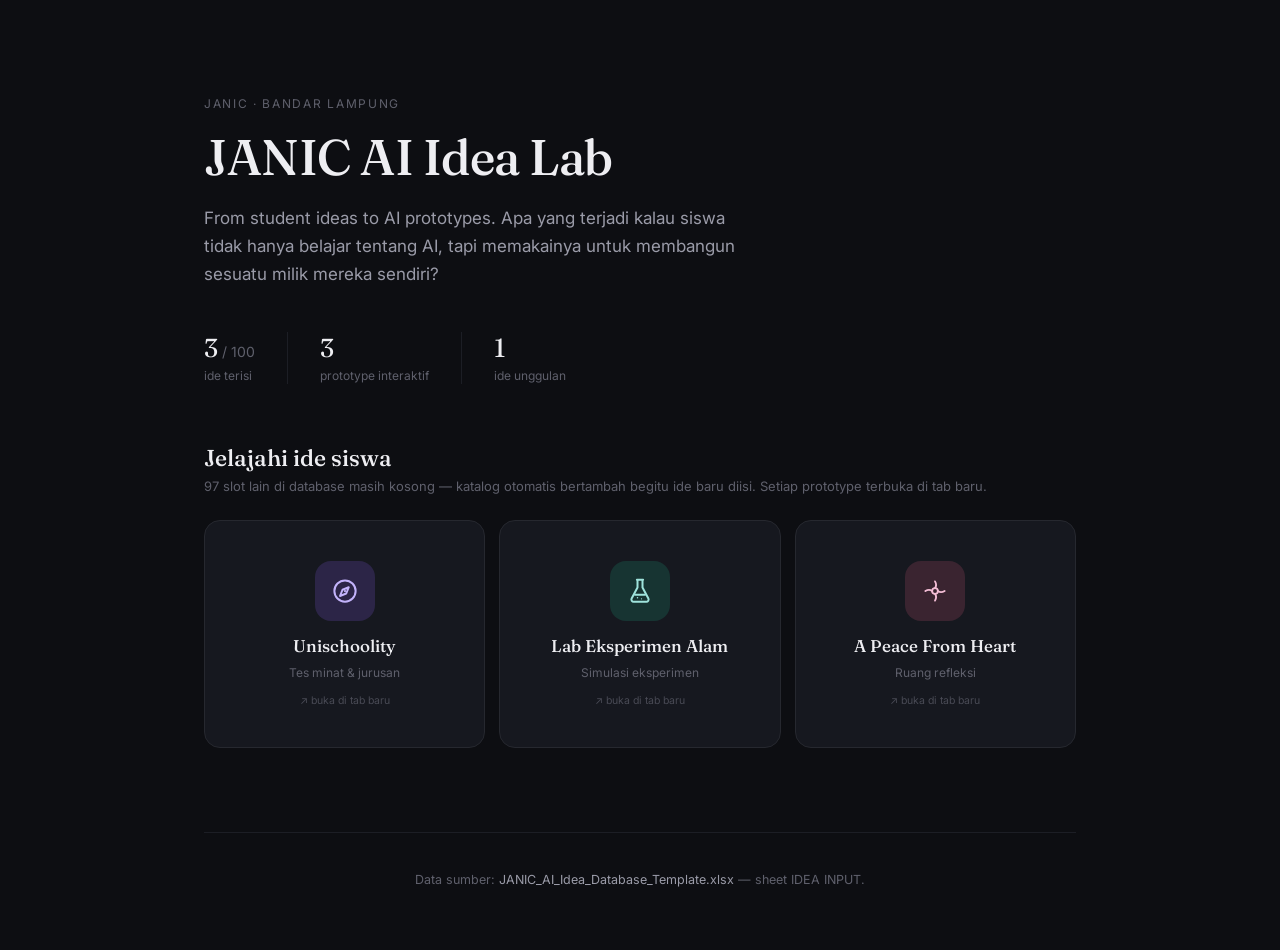
==== index.html @ 9e65e20f "Add files via upload" ====
<!DOCTYPE html>
<html lang="id">
<head>
<meta charset="UTF-8">
<meta name="viewport" content="width=device-width, initial-scale=1.0">
<title>JANIC AI Idea Lab</title>
<link rel="preconnect" href="https://fonts.googleapis.com">
<link href="https://fonts.googleapis.com/css2?family=Fraunces:ital,opsz,wght@0,9..144,400;0,9..144,500;0,9..144,600&family=Inter:wght@400;500;600&display=swap" rel="stylesheet">
<link rel="stylesheet" href="shared.css">
</head>
<body>
<div class="wrap">
  <div class="hero">
    <p class="kicker">JANIC · Bandar Lampung</p>
    <h1>JANIC AI Idea Lab</h1>
    <p class="lede">From student ideas to AI prototypes. Apa yang terjadi kalau siswa tidak hanya belajar tentang AI, tapi memakainya untuk membangun sesuatu milik mereka sendiri?</p>
    <div class="stats-clean">
      <div class="stat-clean"><span class="num">3<small> / 100</small></span><span class="label">ide terisi</span></div>
      <div class="stat-clean"><span class="num">3</span><span class="label">prototype interaktif</span></div>
      <div class="stat-clean"><span class="num">1</span><span class="label">ide unggulan</span></div>
    </div>
  </div>
  <div class="section">
    <div class="section-head">
      <h2>Jelajahi ide siswa</h2>
      <p>97 slot lain di database masih kosong — katalog otomatis bertambah begitu ide baru diisi. Setiap prototype terbuka di tab baru.</p>
    </div>
    <div class="tile-grid">
      <a class="tile" href="unischoolity.html" target="_blank" rel="noopener">
        <div class="icon-badge lg acc-violet"><svg viewBox="0 0 24 24" fill="none" stroke="currentColor" stroke-width="1.6" stroke-linecap="round" stroke-linejoin="round"><circle cx="12" cy="12" r="8.5"/><path d="M15 9l-2 5-5 2 2-5z"/><circle cx="12" cy="12" r="0.9" fill="currentColor" stroke="none"/></svg></div>
        <h3>Unischoolity</h3>
        <div class="tag-line">Tes minat & jurusan</div>
        <div class="new-tab-hint">↗ buka di tab baru</div>
      </a>
      <a class="tile" href="lab.html" target="_blank" rel="noopener">
        <div class="icon-badge lg acc-teal"><svg viewBox="0 0 24 24" fill="none" stroke="currentColor" stroke-width="1.6" stroke-linecap="round" stroke-linejoin="round"><path d="M9.5 3h5M10 3v6.2L5.3 18a1.8 1.8 0 0 0 1.6 2.6h10.2A1.8 1.8 0 0 0 18.7 18L14 9.2V3"/><path d="M8 15h8"/><circle cx="10" cy="17.3" r="0.6" fill="currentColor" stroke="none"/><circle cx="13.2" cy="18.2" r="0.5" fill="currentColor" stroke="none"/></svg></div>
        <h3>Lab Eksperimen Alam</h3>
        <div class="tag-line">Simulasi eksperimen</div>
        <div class="new-tab-hint">↗ buka di tab baru</div>
      </a>
      <a class="tile" href="peace.html" target="_blank" rel="noopener">
        <div class="icon-badge lg acc-pink"><svg viewBox="0 0 24 24" fill="none" stroke="currentColor" stroke-width="1.5" stroke-linecap="round"><circle cx="12" cy="12" r="2.3"/><path d="M12 4.3c1.3 2.2 1.3 3.7 0 5.4M12 19.7c1.3-2.2 1.3-3.7 0-5.4M4.3 12c2.2-1.3 3.7-1.3 5.4 0M19.7 12c-2.2 1.3-3.7 1.3-5.4 0"/></svg></div>
        <h3>A Peace From Heart</h3>
        <div class="tag-line">Ruang refleksi</div>
        <div class="new-tab-hint">↗ buka di tab baru</div>
      </a>
    </div>
  </div>
  <footer>Data sumber: <span class="highlight">JANIC_AI_Idea_Database_Template.xlsx</span> — sheet IDEA INPUT.</footer>
</div>
</body>
</html>
---- shared.css ----
:root{
  --bg:#0d0e12; --surface:#16181f; --surface-2:#1d2029;
  --line:#26282f; --line-soft:#1c1e25;
  --ink:#eeeef2; --ink-dim:#9a9ba8; --ink-faint:#5f606c;
  --violet:#8b6df2; --violet-dim:#2c2547;
  --teal:#45b6ac; --teal-dim:#173432;
  --pink:#e08fb0; --pink-dim:#3a2430;
}
*{box-sizing:border-box;}
body{ margin:0; background:var(--bg); color:var(--ink); font-family:'Inter',sans-serif; -webkit-font-smoothing:antialiased; }
h1,h2,h3{ font-family:'Fraunces',serif; font-weight:500; }
.wrap{ max-width:920px; margin:0 auto; padding:0 24px; }
a{ text-decoration:none; color:inherit; }
button{ font-family:'Inter',sans-serif; }

/* ---- HOME ---- */
.hero{ padding:96px 0 48px; }
.kicker{ font-size:12px; letter-spacing:0.14em; color:var(--ink-faint); text-transform:uppercase; margin:0 0 20px; }
.hero h1{ font-size:50px; line-height:1.05; margin:0 0 20px; letter-spacing:-0.01em; }
.hero p.lede{ font-size:17px; line-height:1.65; color:var(--ink-dim); max-width:540px; margin:0 0 44px; }
.stats-clean{ display:flex; align-items:center; gap:0; flex-wrap:wrap; row-gap:16px; }
.stat-clean{ padding-right:32px; margin-right:32px; border-right:1px solid var(--line-soft); }
.stat-clean:last-child{ border-right:none; margin-right:0; padding-right:0; }
.stat-clean .num{ font-family:'Fraunces',serif; font-size:26px; display:block; }
.stat-clean .num small{ font-size:14px; color:var(--ink-faint); font-family:'Inter',sans-serif; }
.stat-clean .label{ font-size:12px; color:var(--ink-faint); margin-top:2px; }
@media (max-width:640px){ .hero h1{font-size:36px;} }

.section{ padding:12px 0 64px; }
.section-head{ margin-bottom:26px; }
.section-head h2{ font-size:23px; margin:0 0 6px; }
.section-head p{ font-size:13px; color:var(--ink-faint); margin:0; }

.icon-badge{ width:40px; height:40px; border-radius:10px; display:flex; align-items:center; justify-content:center; flex-shrink:0; }
.icon-badge svg{ width:20px; height:20px; }
.icon-badge.lg{ width:60px; height:60px; border-radius:16px; } .icon-badge.lg svg{ width:30px; height:30px; }
.acc-violet{ background:var(--violet-dim); color:#c3b3fb; }
.acc-teal{ background:var(--teal-dim); color:#9fe3dc; }
.acc-pink{ background:var(--pink-dim); color:#f3bdd5; }

.tile-grid{ display:grid; grid-template-columns:repeat(3,1fr); gap:14px; }
@media (max-width:720px){ .tile-grid{ grid-template-columns:1fr; } }
.tile{ background:var(--surface); border:1px solid var(--line); border-radius:16px; padding:40px 20px; display:flex; flex-direction:column; align-items:center; gap:14px; cursor:pointer; text-align:center; transition:border-color .15s ease, transform .12s ease; }
.tile:hover{ border-color:var(--ink-faint); transform:translateY(-2px); }
.tile h3{ font-size:17px; margin:0; line-height:1.3; }
.tile .tag-line{ font-size:12px; color:var(--ink-faint); margin-top:-6px; }
.tile .new-tab-hint{ font-size:10.5px; color:var(--ink-faint); opacity:.7; }

footer{ padding:36px 0 60px; text-align:center; color:var(--ink-faint); font-size:12.5px; line-height:1.7; border-top:1px solid var(--line-soft); margin-top:20px; }
footer .highlight{ color:var(--ink-dim); }

/* ---- PROTOTYPE PAGE CHROME ---- */
.page{ padding:56px 0 60px; }
.back-link{ background:none; border:none; color:var(--ink-dim); font-size:13px; cursor:pointer; padding:0; display:inline-flex; align-items:center; gap:6px; }
.back-link:hover{ color:var(--ink); }
.page-meta{ font-size:12.5px; color:var(--ink-faint); margin-top:18px; }
.page-note{ font-size:12px; color:var(--ink-faint); margin-top:5px; max-width:540px; line-height:1.55; }
.loading{ font-size:13px; margin-top:14px; display:none; }
.loading.show{ display:block; }

/* ================= THEME: UNISCHOOLITY — diagnostic report ================= */
.theme-uni{ background:#f7f5f0; color:#161513; border-radius:20px; padding:44px 46px; margin-top:26px; }
.theme-uni .u-eyebrow{ font-size:11px; letter-spacing:.12em; text-transform:uppercase; color:#8b897d; margin-bottom:30px; display:flex; justify-content:space-between; }
.theme-uni .u-track{ height:2px; background:#e4e1d8; margin-bottom:36px; position:relative; }
.theme-uni .u-track-fill{ height:2px; background:#2c2a86; position:absolute; left:0; top:0; transition:width .3s ease; }
.theme-uni .u-question{ font-family:'Fraunces',serif; font-size:26px; line-height:1.35; margin-bottom:28px; max-width:500px; }
.theme-uni .u-option{ display:flex; align-items:center; gap:14px; padding:16px 4px; border-bottom:1px solid #e4e1d8; cursor:pointer; font-size:15px; color:#2c2b28; }
.theme-uni .u-option:hover{ background:#efece3; }
.theme-uni .u-option .mark{ width:26px; height:26px; border-radius:50%; border:1px solid #b8b5a8; display:flex; align-items:center; justify-content:center; font-size:11px; color:#8b897d; flex-shrink:0; }
.theme-uni .u-back{ margin-top:20px; background:none; border:none; color:#8b897d; font-size:13px; cursor:pointer; }
.theme-uni .u-kelas-row{ display:flex; gap:10px; margin:24px 0 30px; }
.theme-uni .u-kelas{ flex:1; border:1px solid #d8d5c8; background:#fff; border-radius:10px; padding:16px 8px; text-align:center; font-size:13.5px; color:#8b897d; cursor:pointer; }
.theme-uni .u-kelas.active{ border-color:#2c2a86; color:#2c2a86; background:#eeedfb; }
.theme-uni .u-run{ background:#1c1a17; color:#f7f5f0; border:none; border-radius:9px; padding:13px 26px; font-size:14px; font-weight:600; cursor:pointer; }
.theme-uni .u-lede{ font-size:16px; line-height:1.7; margin-bottom:30px; font-family:'Fraunces',serif; font-style:italic; color:#2c2b28; }
.theme-uni .u-axis{ margin-bottom:18px; }
.theme-uni .u-axis-label{ display:flex; justify-content:space-between; font-size:12.5px; color:#8b897d; margin-bottom:7px; }
.theme-uni .u-axis-track{ height:2px; background:#e4e1d8; }
.theme-uni .u-axis-fill{ height:2px; background:#2c2a86; }
.theme-uni .u-list-item{ display:flex; gap:18px; padding:17px 0; border-top:1px solid #e4e1d8; }
.theme-uni .u-list-item:last-child{ border-bottom:1px solid #e4e1d8; }
.theme-uni .u-list-num{ font-family:'Fraunces',serif; font-size:19px; color:#b8b5a8; width:26px; flex-shrink:0; }
.theme-uni .u-list-item h5{ margin:0 0 4px; font-size:15px; font-weight:600; }
.theme-uni .u-list-item p{ margin:0; font-size:13px; color:#8b897d; line-height:1.55; }
.theme-uni .u-kicker{ font-size:12px; letter-spacing:.08em; text-transform:uppercase; color:#8b897d; margin:28px 0 4px; }
.theme-uni .u-note{ font-size:12.5px; color:#8b897d; margin-top:24px; line-height:1.6; border-top:1px solid #e4e1d8; padding-top:18px; }
.theme-uni .u-again{ margin-top:16px; background:none; border:none; color:#8b897d; font-size:13px; cursor:pointer; }

/* ================= THEME: LAB EKSPERIMEN ALAM — console ================= */
.theme-lab{ background:#07080a; border:1px solid #1c2a24; border-radius:6px; padding:32px 34px; margin-top:26px; font-family:'Space Mono',monospace; color:#c9f7e6;
  background-image:radial-gradient(rgba(69,182,172,.1) 1px, transparent 1px); background-size:16px 16px; }
.theme-lab .l-top{ display:flex; justify-content:space-between; align-items:center; margin-bottom:22px; font-size:11px; letter-spacing:.06em; color:#3fd8b8; text-transform:uppercase; }
.theme-lab .l-sub{ font-size:12px; color:#5f9c8f; margin-bottom:10px; line-height:1.6; }
.theme-lab .l-field-label{ font-size:11px; color:#5f9c8f; letter-spacing:.06em; text-transform:uppercase; margin-bottom:9px; margin-top:22px; }
.theme-lab .l-toggle-row{ display:flex; border:1px solid #1c2a24; margin-bottom:20px; }
.theme-lab .l-toggle{ flex:1; background:none; border:none; border-right:1px solid #1c2a24; color:#5f9c8f; font-family:'Space Mono',monospace; font-size:12px; padding:11px 6px; cursor:pointer; text-transform:uppercase; letter-spacing:.03em; }
.theme-lab .l-toggle:last-child{ border-right:none; }
.theme-lab .l-toggle.active{ background:#3fd8b8; color:#07080a; }
.theme-lab .l-run{ background:#3fd8b8; color:#07080a; border:none; border-radius:2px; padding:12px 22px; font-size:12.5px; font-weight:700; cursor:pointer; font-family:'Space Mono',monospace; text-transform:uppercase; letter-spacing:.04em; margin-top:6px; }
.theme-lab .l-hud{ display:flex; border:1px solid #1c2a24; margin-bottom:18px; }
.theme-lab .l-hud div{ flex:1; text-align:center; padding:10px 4px; border-right:1px solid #1c2a24; font-size:10.5px; color:#5f9c8f; text-transform:uppercase; letter-spacing:.04em; }
.theme-lab .l-hud div:last-child{ border-right:none; }
.theme-lab .l-hud b{ display:block; font-size:17px; color:#3fd8b8; margin-bottom:2px; }
.theme-lab .l-scenario{ border:1px solid #1c2a24; padding:15px 17px; font-size:13px; line-height:1.7; margin-bottom:16px; color:#e2fbf1; }
.theme-lab .l-scenario:before{ content:"> "; color:#3fd8b8; }
.theme-lab .l-option{ display:block; width:100%; text-align:left; background:none; border:1px solid #1c2a24; color:#c9f7e6; padding:12px 15px; font-size:12.5px; font-family:'Space Mono',monospace; cursor:pointer; margin-bottom:8px; border-radius:2px; }
.theme-lab .l-option:hover:not(:disabled){ border-color:#3fd8b8; }
.theme-lab .l-option.correct{ border-color:#3fd8b8; background:rgba(63,216,184,.12); color:#3fd8b8; }
.theme-lab .l-option.incorrect{ border-color:#e2665f; background:rgba(226,102,95,.1); color:#f0a19c; }
.theme-lab .l-explain{ font-size:12px; color:#5f9c8f; line-height:1.65; margin:12px 0 16px; }
.theme-lab .l-explain:before{ content:">> "; color:#3fd8b8; }
.theme-lab .l-final{ border:1px solid #3fd8b8; padding:15px 17px; font-size:12.5px; margin-top:8px; color:#e2fbf1; }
.theme-lab .l-again{ margin-top:14px; background:none; border:none; color:#5f9c8f; font-size:11.5px; cursor:pointer; text-transform:uppercase; letter-spacing:.04em; font-family:'Space Mono',monospace; }

/* ================= THEME: A PEACE FROM HEART — calm journal ================= */
.theme-peace{ background:#faf4ef; border-radius:28px; padding:48px 44px; margin-top:26px; color:#3a2a2f; }
.theme-peace .p-eyebrow{ font-size:11px; letter-spacing:.1em; text-transform:uppercase; color:#b98ea3; margin-bottom:22px; text-align:center; }
.theme-peace .p-disclaimer{ font-size:12px; color:#8f7a80; text-align:center; line-height:1.6; margin-bottom:34px; }
.theme-peace .p-q{ font-family:'Fraunces',serif; font-style:italic; font-size:19px; line-height:1.6; text-align:center; margin-bottom:20px; color:#3a2a2f; }
.theme-peace .p-mood-row{ display:flex; justify-content:center; gap:12px; margin-bottom:36px; flex-wrap:wrap; }
.theme-peace .p-mood{ width:56px; height:56px; border-radius:50%; border:1px solid #e3cdd6; background:none; cursor:pointer; font-size:10px; color:#8f7a80; display:flex; align-items:center; justify-content:center; text-align:center; line-height:1.15; padding:4px; }
.theme-peace .p-mood.selected{ background:#e0a9bf; border-color:#e0a9bf; color:#fff; }
.theme-peace .p-tag-row{ display:flex; flex-wrap:wrap; justify-content:center; gap:9px; margin-bottom:36px; }
.theme-peace .p-tag{ border:1px solid #e3cdd6; background:none; border-radius:100px; padding:8px 15px; font-size:12px; color:#8f7a80; cursor:pointer; }
.theme-peace .p-tag.selected{ background:#f3dde6; border-color:#e0a9bf; color:#7a4a5e; }
.theme-peace .p-textarea{ width:100%; background:none; border:none; border-bottom:1px solid #e3cdd6; text-align:center; font-family:'Fraunces',serif; font-style:italic; font-size:16px; color:#3a2a2f; padding:10px 4px 16px; margin-bottom:28px; resize:none; }
.theme-peace .p-textarea:focus{ outline:none; border-bottom-color:#e0a9bf; }
.theme-peace .p-send{ display:block; margin:0 auto; background:#e0a9bf; color:#fff; border:none; border-radius:100px; padding:13px 30px; font-size:13.5px; font-weight:600; cursor:pointer; }
.theme-peace .p-err{ text-align:center; font-size:12px; color:#c96a6a; margin-bottom:16px; }
.theme-peace .p-reflection{ font-family:'Fraunces',serif; font-style:italic; font-size:17px; line-height:1.85; text-align:center; color:#3a2a2f; margin:0 auto 22px; max-width:440px; }
.theme-peace .p-closing{ font-size:12.5px; color:#8f7a80; text-align:center; line-height:1.7; margin-bottom:8px; }
.theme-peace .p-again{ display:block; margin:20px auto 0; background:none; border:none; color:#b98ea3; font-size:12.5px; cursor:pointer; }
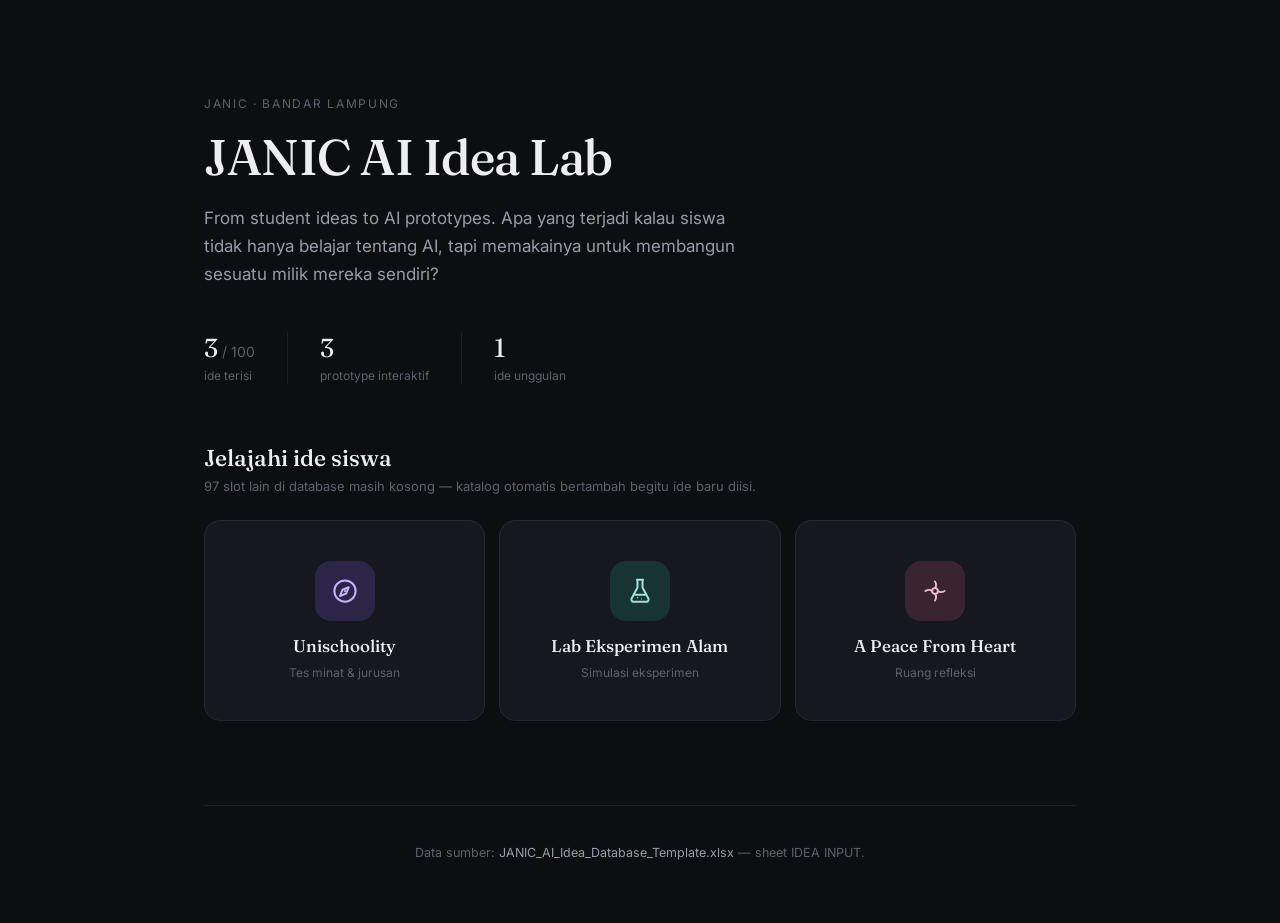
==== commit f4a34f5e: "Update index.html" ====
--- a/index.html
+++ b/index.html
@@ -1,3 +1,4 @@
+
 <!DOCTYPE html>
 <html lang="id">
 <head>
@@ -5,48 +6,463 @@
 <meta name="viewport" content="width=device-width, initial-scale=1.0">
 <title>JANIC AI Idea Lab</title>
 <link rel="preconnect" href="https://fonts.googleapis.com">
-<link href="https://fonts.googleapis.com/css2?family=Fraunces:ital,opsz,wght@0,9..144,400;0,9..144,500;0,9..144,600&family=Inter:wght@400;500;600&display=swap" rel="stylesheet">
-<link rel="stylesheet" href="shared.css">
+<link href="https://fonts.googleapis.com/css2?family=Fraunces:ital,opsz,wght@0,9..144,400;0,9..144,500;0,9..144,600;1,9..144,400;1,9..144,500&family=Space+Mono:wght@400;700&family=Inter:wght@400;500;600&display=swap" rel="stylesheet">
+<style>
+  :root{
+    --bg:#0d0e12; --surface:#16181f; --surface-2:#1d2029;
+    --line:#26282f; --line-soft:#1c1e25;
+    --ink:#eeeef2; --ink-dim:#9a9ba8; --ink-faint:#5f606c;
+    --violet:#8b6df2; --violet-dim:#2c2547;
+    --teal:#45b6ac; --teal-dim:#173432;
+    --pink:#e08fb0; --pink-dim:#3a2430;
+  }
+  *{box-sizing:border-box;}
+  body{ margin:0; background:var(--bg); color:var(--ink); font-family:'Inter',sans-serif; -webkit-font-smoothing:antialiased; }
+  h1,h2,h3{ font-family:'Fraunces',serif; font-weight:500; }
+  .wrap{ max-width:920px; margin:0 auto; padding:0 24px; }
+  button{ font-family:'Inter',sans-serif; }
+
+  /* ---- HOME ---- */
+  #home.hide, .page{ display:none; }
+  #home.show, .page.show{ display:block; }
+
+  .hero{ padding:96px 0 48px; }
+  .kicker{ font-size:12px; letter-spacing:0.14em; color:var(--ink-faint); text-transform:uppercase; margin:0 0 20px; }
+  .hero h1{ font-size:50px; line-height:1.05; margin:0 0 20px; letter-spacing:-0.01em; }
+  .hero p.lede{ font-size:17px; line-height:1.65; color:var(--ink-dim); max-width:540px; margin:0 0 44px; }
+  .stats-clean{ display:flex; align-items:center; gap:0; flex-wrap:wrap; row-gap:16px; }
+  .stat-clean{ padding-right:32px; margin-right:32px; border-right:1px solid var(--line-soft); }
+  .stat-clean:last-child{ border-right:none; margin-right:0; padding-right:0; }
+  .stat-clean .num{ font-family:'Fraunces',serif; font-size:26px; display:block; }
+  .stat-clean .num small{ font-size:14px; color:var(--ink-faint); font-family:'Inter',sans-serif; }
+  .stat-clean .label{ font-size:12px; color:var(--ink-faint); margin-top:2px; }
+  @media (max-width:640px){ .hero h1{font-size:36px;} }
+
+  .section{ padding:12px 0 64px; }
+  .section-head{ margin-bottom:26px; }
+  .section-head h2{ font-size:23px; margin:0 0 6px; }
+  .section-head p{ font-size:13px; color:var(--ink-faint); margin:0; }
+
+  .icon-badge{ width:40px; height:40px; border-radius:10px; display:flex; align-items:center; justify-content:center; flex-shrink:0; }
+  .icon-badge svg{ width:20px; height:20px; }
+  .icon-badge.lg{ width:60px; height:60px; border-radius:16px; } .icon-badge.lg svg{ width:30px; height:30px; }
+  .acc-violet{ background:var(--violet-dim); color:#c3b3fb; }
+  .acc-teal{ background:var(--teal-dim); color:#9fe3dc; }
+  .acc-pink{ background:var(--pink-dim); color:#f3bdd5; }
+
+  /* ---- TILE GRID: judul + icon saja ---- */
+  .tile-grid{ display:grid; grid-template-columns:repeat(3,1fr); gap:14px; }
+  @media (max-width:720px){ .tile-grid{ grid-template-columns:1fr; } }
+  .tile{ background:var(--surface); border:1px solid var(--line); border-radius:16px; padding:40px 20px; display:flex; flex-direction:column; align-items:center; gap:14px; cursor:pointer; text-align:center; transition:border-color .15s ease, transform .12s ease; }
+  .tile:hover{ border-color:var(--ink-faint); transform:translateY(-2px); }
+  .tile h3{ font-size:17px; margin:0; line-height:1.3; }
+  .tile .tag-line{ font-size:12px; color:var(--ink-faint); margin-top:-6px; }
+
+  footer{ padding:36px 0 60px; text-align:center; color:var(--ink-faint); font-size:12.5px; line-height:1.7; border-top:1px solid var(--line-soft); margin-top:20px; }
+  footer .highlight{ color:var(--ink-dim); }
+
+  /* ---- PAGE CHROME (shared across every prototype page) ---- */
+  .page{ padding:56px 0 60px; }
+  .back-link{ background:none; border:none; color:var(--ink-dim); font-size:13px; cursor:pointer; padding:0; display:inline-flex; align-items:center; gap:6px; }
+  .back-link:hover{ color:var(--ink); }
+  .page-meta{ font-size:12.5px; color:var(--ink-faint); margin-top:18px; }
+  .page-note{ font-size:12px; color:var(--ink-faint); margin-top:5px; max-width:540px; line-height:1.55; }
+  .loading{ font-size:13px; margin-top:14px; display:none; }
+  .loading.show{ display:block; }
+
+  /* ================= THEME: UNISCHOOLITY — diagnostic report ================= */
+  .theme-uni{ background:#f7f5f0; color:#161513; border-radius:20px; padding:44px 46px; margin-top:26px; }
+  .theme-uni .u-eyebrow{ font-size:11px; letter-spacing:.12em; text-transform:uppercase; color:#8b897d; margin-bottom:30px; display:flex; justify-content:space-between; }
+  .theme-uni .u-track{ height:2px; background:#e4e1d8; margin-bottom:36px; position:relative; }
+  .theme-uni .u-track-fill{ height:2px; background:#2c2a86; position:absolute; left:0; top:0; transition:width .3s ease; }
+  .theme-uni .u-question{ font-family:'Fraunces',serif; font-size:26px; line-height:1.35; margin-bottom:28px; max-width:500px; }
+  .theme-uni .u-option{ display:flex; align-items:center; gap:14px; padding:16px 4px; border-bottom:1px solid #e4e1d8; cursor:pointer; font-size:15px; color:#2c2b28; }
+  .theme-uni .u-option:hover{ background:#efece3; }
+  .theme-uni .u-option .mark{ width:26px; height:26px; border-radius:50%; border:1px solid #b8b5a8; display:flex; align-items:center; justify-content:center; font-size:11px; color:#8b897d; flex-shrink:0; }
+  .theme-uni .u-back{ margin-top:20px; background:none; border:none; color:#8b897d; font-size:13px; cursor:pointer; }
+  .theme-uni .u-kelas-row{ display:flex; gap:10px; margin:24px 0 30px; }
+  .theme-uni .u-kelas{ flex:1; border:1px solid #d8d5c8; background:#fff; border-radius:10px; padding:16px 8px; text-align:center; font-size:13.5px; color:#8b897d; cursor:pointer; }
+  .theme-uni .u-kelas.active{ border-color:#2c2a86; color:#2c2a86; background:#eeedfb; }
+  .theme-uni .u-run{ background:#1c1a17; color:#f7f5f0; border:none; border-radius:9px; padding:13px 26px; font-size:14px; font-weight:600; cursor:pointer; }
+  .theme-uni .u-lede{ font-size:16px; line-height:1.7; margin-bottom:30px; font-family:'Fraunces',serif; font-style:italic; color:#2c2b28; }
+  .theme-uni .u-axis{ margin-bottom:18px; }
+  .theme-uni .u-axis-label{ display:flex; justify-content:space-between; font-size:12.5px; color:#8b897d; margin-bottom:7px; }
+  .theme-uni .u-axis-track{ height:2px; background:#e4e1d8; }
+  .theme-uni .u-axis-fill{ height:2px; background:#2c2a86; }
+  .theme-uni .u-list-item{ display:flex; gap:18px; padding:17px 0; border-top:1px solid #e4e1d8; }
+  .theme-uni .u-list-item:last-child{ border-bottom:1px solid #e4e1d8; }
+  .theme-uni .u-list-num{ font-family:'Fraunces',serif; font-size:19px; color:#b8b5a8; width:26px; flex-shrink:0; }
+  .theme-uni .u-list-item h5{ margin:0 0 4px; font-size:15px; font-weight:600; }
+  .theme-uni .u-list-item p{ margin:0; font-size:13px; color:#8b897d; line-height:1.55; }
+  .theme-uni .u-kicker{ font-size:12px; letter-spacing:.08em; text-transform:uppercase; color:#8b897d; margin:28px 0 4px; }
+  .theme-uni .u-note{ font-size:12.5px; color:#8b897d; margin-top:24px; line-height:1.6; border-top:1px solid #e4e1d8; padding-top:18px; }
+  .theme-uni .u-again{ margin-top:16px; background:none; border:none; color:#8b897d; font-size:13px; cursor:pointer; }
+
+  /* ================= THEME: LAB EKSPERIMEN ALAM — console ================= */
+  .theme-lab{ background:#07080a; border:1px solid #1c2a24; border-radius:6px; padding:32px 34px; margin-top:26px; font-family:'Space Mono',monospace; color:#c9f7e6;
+    background-image:radial-gradient(rgba(69,182,172,.1) 1px, transparent 1px); background-size:16px 16px; }
+  .theme-lab .l-top{ display:flex; justify-content:space-between; align-items:center; margin-bottom:22px; font-size:11px; letter-spacing:.06em; color:#3fd8b8; text-transform:uppercase; }
+  .theme-lab .l-sub{ font-size:12px; color:#5f9c8f; margin-bottom:10px; line-height:1.6; }
+  .theme-lab .l-field-label{ font-size:11px; color:#5f9c8f; letter-spacing:.06em; text-transform:uppercase; margin-bottom:9px; margin-top:22px; }
+  .theme-lab .l-toggle-row{ display:flex; border:1px solid #1c2a24; margin-bottom:20px; }
+  .theme-lab .l-toggle{ flex:1; background:none; border:none; border-right:1px solid #1c2a24; color:#5f9c8f; font-family:'Space Mono',monospace; font-size:12px; padding:11px 6px; cursor:pointer; text-transform:uppercase; letter-spacing:.03em; }
+  .theme-lab .l-toggle:last-child{ border-right:none; }
+  .theme-lab .l-toggle.active{ background:#3fd8b8; color:#07080a; }
+  .theme-lab .l-run{ background:#3fd8b8; color:#07080a; border:none; border-radius:2px; padding:12px 22px; font-size:12.5px; font-weight:700; cursor:pointer; font-family:'Space Mono',monospace; text-transform:uppercase; letter-spacing:.04em; margin-top:6px; }
+  .theme-lab .l-hud{ display:flex; border:1px solid #1c2a24; margin-bottom:18px; }
+  .theme-lab .l-hud div{ flex:1; text-align:center; padding:10px 4px; border-right:1px solid #1c2a24; font-size:10.5px; color:#5f9c8f; text-transform:uppercase; letter-spacing:.04em; }
+  .theme-lab .l-hud div:last-child{ border-right:none; }
+  .theme-lab .l-hud b{ display:block; font-size:17px; color:#3fd8b8; margin-bottom:2px; }
+  .theme-lab .l-scenario{ border:1px solid #1c2a24; padding:15px 17px; font-size:13px; line-height:1.7; margin-bottom:16px; color:#e2fbf1; }
+  .theme-lab .l-scenario:before{ content:"> "; color:#3fd8b8; }
+  .theme-lab .l-option{ display:block; width:100%; text-align:left; background:none; border:1px solid #1c2a24; color:#c9f7e6; padding:12px 15px; font-size:12.5px; font-family:'Space Mono',monospace; cursor:pointer; margin-bottom:8px; border-radius:2px; }
+  .theme-lab .l-option:hover:not(:disabled){ border-color:#3fd8b8; }
+  .theme-lab .l-option.correct{ border-color:#3fd8b8; background:rgba(63,216,184,.12); color:#3fd8b8; }
+  .theme-lab .l-option.incorrect{ border-color:#e2665f; background:rgba(226,102,95,.1); color:#f0a19c; }
+  .theme-lab .l-explain{ font-size:12px; color:#5f9c8f; line-height:1.65; margin:12px 0 16px; }
+  .theme-lab .l-explain:before{ content:">> "; color:#3fd8b8; }
+  .theme-lab .l-final{ border:1px solid #3fd8b8; padding:15px 17px; font-size:12.5px; margin-top:8px; color:#e2fbf1; }
+  .theme-lab .l-again{ margin-top:14px; background:none; border:none; color:#5f9c8f; font-size:11.5px; cursor:pointer; text-transform:uppercase; letter-spacing:.04em; font-family:'Space Mono',monospace; }
+
+  /* ================= THEME: A PEACE FROM HEART — calm journal ================= */
+  .theme-peace{ background:#faf4ef; border-radius:28px; padding:48px 44px; margin-top:26px; color:#3a2a2f; }
+  .theme-peace .p-eyebrow{ font-size:11px; letter-spacing:.1em; text-transform:uppercase; color:#b98ea3; margin-bottom:22px; text-align:center; }
+  .theme-peace .p-disclaimer{ font-size:12px; color:#8f7a80; text-align:center; line-height:1.6; margin-bottom:34px; }
+  .theme-peace .p-q{ font-family:'Fraunces',serif; font-style:italic; font-size:19px; line-height:1.6; text-align:center; margin-bottom:20px; color:#3a2a2f; }
+  .theme-peace .p-mood-row{ display:flex; justify-content:center; gap:12px; margin-bottom:36px; flex-wrap:wrap; }
+  .theme-peace .p-mood{ width:56px; height:56px; border-radius:50%; border:1px solid #e3cdd6; background:none; cursor:pointer; font-size:10px; color:#8f7a80; display:flex; align-items:center; justify-content:center; text-align:center; line-height:1.15; padding:4px; }
+  .theme-peace .p-mood.selected{ background:#e0a9bf; border-color:#e0a9bf; color:#fff; }
+  .theme-peace .p-tag-row{ display:flex; flex-wrap:wrap; justify-content:center; gap:9px; margin-bottom:36px; }
+  .theme-peace .p-tag{ border:1px solid #e3cdd6; background:none; border-radius:100px; padding:8px 15px; font-size:12px; color:#8f7a80; cursor:pointer; }
+  .theme-peace .p-tag.selected{ background:#f3dde6; border-color:#e0a9bf; color:#7a4a5e; }
+  .theme-peace .p-textarea{ width:100%; background:none; border:none; border-bottom:1px solid #e3cdd6; text-align:center; font-family:'Fraunces',serif; font-style:italic; font-size:16px; color:#3a2a2f; padding:10px 4px 16px; margin-bottom:28px; resize:none; }
+  .theme-peace .p-textarea:focus{ outline:none; border-bottom-color:#e0a9bf; }
+  .theme-peace .p-send{ display:block; margin:0 auto; background:#e0a9bf; color:#fff; border:none; border-radius:100px; padding:13px 30px; font-size:13.5px; font-weight:600; cursor:pointer; }
+  .theme-peace .p-err{ text-align:center; font-size:12px; color:#c96a6a; margin-bottom:16px; }
+  .theme-peace .p-reflection{ font-family:'Fraunces',serif; font-style:italic; font-size:17px; line-height:1.85; text-align:center; color:#3a2a2f; margin:0 auto 22px; max-width:440px; }
+  .theme-peace .p-closing{ font-size:12.5px; color:#8f7a80; text-align:center; line-height:1.7; margin-bottom:8px; }
+  .theme-peace .p-again{ display:block; margin:20px auto 0; background:none; border:none; color:#b98ea3; font-size:12.5px; cursor:pointer; }
+</style>
 </head>
 <body>
+
 <div class="wrap">
-  <div class="hero">
-    <p class="kicker">JANIC · Bandar Lampung</p>
-    <h1>JANIC AI Idea Lab</h1>
-    <p class="lede">From student ideas to AI prototypes. Apa yang terjadi kalau siswa tidak hanya belajar tentang AI, tapi memakainya untuk membangun sesuatu milik mereka sendiri?</p>
-    <div class="stats-clean">
-      <div class="stat-clean"><span class="num">3<small> / 100</small></span><span class="label">ide terisi</span></div>
-      <div class="stat-clean"><span class="num">3</span><span class="label">prototype interaktif</span></div>
-      <div class="stat-clean"><span class="num">1</span><span class="label">ide unggulan</span></div>
+
+  <div id="home" class="show">
+    <div class="hero">
+      <p class="kicker">JANIC · Bandar Lampung</p>
+      <h1>JANIC AI Idea Lab</h1>
+      <p class="lede">From student ideas to AI prototypes. Apa yang terjadi kalau siswa tidak hanya belajar tentang AI, tapi memakainya untuk membangun sesuatu milik mereka sendiri?</p>
+      <div class="stats-clean">
+        <div class="stat-clean"><span class="num">3<small> / 100</small></span><span class="label">ide terisi</span></div>
+        <div class="stat-clean"><span class="num">3</span><span class="label">prototype interaktif</span></div>
+        <div class="stat-clean"><span class="num">1</span><span class="label">ide unggulan</span></div>
+      </div>
     </div>
+    <div class="section">
+      <div class="section-head">
+        <h2>Jelajahi ide siswa</h2>
+        <p>97 slot lain di database masih kosong — katalog otomatis bertambah begitu ide baru diisi.</p>
+      </div>
+      <div class="tile-grid" id="tileGrid"></div>
+    </div>
+    <footer>
+      Data sumber: <span class="highlight">JANIC_AI_Idea_Database_Template.xlsx</span> — sheet IDEA INPUT.
+    </footer>
   </div>
-  <div class="section">
-    <div class="section-head">
-      <h2>Jelajahi ide siswa</h2>
-      <p>97 slot lain di database masih kosong — katalog otomatis bertambah begitu ide baru diisi. Setiap prototype terbuka di tab baru.</p>
+
+  <div class="page" id="page-unischoolity"></div>
+  <div class="page" id="page-labgame"></div>
+  <div class="page" id="page-peace"></div>
+
+</div>
+
+<script>
+const ICONS = {
+  compass: '<svg viewBox="0 0 24 24" fill="none" stroke="currentColor" stroke-width="1.6" stroke-linecap="round" stroke-linejoin="round"><circle cx="12" cy="12" r="8.5"/><path d="M15 9l-2 5-5 2 2-5z"/><circle cx="12" cy="12" r="0.9" fill="currentColor" stroke="none"/></svg>',
+  flask: '<svg viewBox="0 0 24 24" fill="none" stroke="currentColor" stroke-width="1.6" stroke-linecap="round" stroke-linejoin="round"><path d="M9.5 3h5M10 3v6.2L5.3 18a1.8 1.8 0 0 0 1.6 2.6h10.2A1.8 1.8 0 0 0 18.7 18L14 9.2V3"/><path d="M8 15h8"/><circle cx="10" cy="17.3" r="0.6" fill="currentColor" stroke="none"/><circle cx="13.2" cy="18.2" r="0.5" fill="currentColor" stroke="none"/></svg>',
+  calm: '<svg viewBox="0 0 24 24" fill="none" stroke="currentColor" stroke-width="1.5" stroke-linecap="round"><circle cx="12" cy="12" r="2.3"/><path d="M12 4.3c1.3 2.2 1.3 3.7 0 5.4M12 19.7c1.3-2.2 1.3-3.7 0-5.4M4.3 12c2.2-1.3 3.7-1.3 5.4 0M19.7 12c-2.2 1.3-3.7 1.3-5.4 0"/></svg>'
+};
+
+const IDEAS = [
+  { id:"J-001", aiName:"Unischoolity", students:"Kayla, Aliza, Syifa", icon:"compass", accent:"violet", protoLabel:"Tes minat & jurusan",
+    problem:"Masih banyak anak SMA yang masih kebingungan memilih jurusan atau kampus yang diminati untuk kuliah.",
+    aiOpportunity:"AI sebagai mesin rekomendasi & penjelas: menganalisis pola jawaban minat/bakat, lalu menyusun rekomendasi jurusan dalam bahasa yang mudah dipahami.",
+    safety:null, proto:"unischoolity" },
+  { id:"J-002", aiName:"Lab Eksperimen Alam", students:"Rian, Farhamanta, Abzari, Naufal", icon:"flask", accent:"teal", protoLabel:"Simulasi eksperimen",
+    problem:"Tidak adanya laboratorium untuk melakukan penelitian fisika, kimia, dan biologi secara lengkap.",
+    aiOpportunity:"AI sebagai penyusun tantangan dinamis dan pemberi umpan balik atas hipotesis siswa.",
+    safety:null, proto:"labgame" },
+  { id:"J-003", aiName:"A Peace From Heart", students:"Anonymus", icon:"calm", accent:"pink", protoLabel:"Ruang refleksi",
+    problem:"Banyak remaja memendam masalah tanpa tempat bercerita, dan berisiko stres atau frustrasi.",
+    aiOpportunity:"AI sebagai teman menulis reflektif: memvalidasi perasaan dan mendorong bicara dengan orang tepercaya.",
+    safety:"Prototype ini BUKAN alat terapi, diagnosis, atau layanan krisis — hanya latihan menulis reflektif ringan, tanpa histori percakapan tersimpan.",
+    proto:"peace" }
+];
+
+function renderTiles(){
+  document.getElementById('tileGrid').innerHTML = IDEAS.map(idea => `
+    <div class="tile" onclick="openPage('${idea.proto}')">
+      <div class="icon-badge lg acc-${idea.accent}">${ICONS[idea.icon]}</div>
+      <h3>${idea.aiName}</h3>
+      <div class="tag-line">${idea.protoLabel}</div>
     </div>
-    <div class="tile-grid">
-      <a class="tile" href="unischoolity.html" target="_blank" rel="noopener">
-        <div class="icon-badge lg acc-violet"><svg viewBox="0 0 24 24" fill="none" stroke="currentColor" stroke-width="1.6" stroke-linecap="round" stroke-linejoin="round"><circle cx="12" cy="12" r="8.5"/><path d="M15 9l-2 5-5 2 2-5z"/><circle cx="12" cy="12" r="0.9" fill="currentColor" stroke="none"/></svg></div>
-        <h3>Unischoolity</h3>
-        <div class="tag-line">Tes minat & jurusan</div>
-        <div class="new-tab-hint">↗ buka di tab baru</div>
-      </a>
-      <a class="tile" href="lab.html" target="_blank" rel="noopener">
-        <div class="icon-badge lg acc-teal"><svg viewBox="0 0 24 24" fill="none" stroke="currentColor" stroke-width="1.6" stroke-linecap="round" stroke-linejoin="round"><path d="M9.5 3h5M10 3v6.2L5.3 18a1.8 1.8 0 0 0 1.6 2.6h10.2A1.8 1.8 0 0 0 18.7 18L14 9.2V3"/><path d="M8 15h8"/><circle cx="10" cy="17.3" r="0.6" fill="currentColor" stroke="none"/><circle cx="13.2" cy="18.2" r="0.5" fill="currentColor" stroke="none"/></svg></div>
-        <h3>Lab Eksperimen Alam</h3>
-        <div class="tag-line">Simulasi eksperimen</div>
-        <div class="new-tab-hint">↗ buka di tab baru</div>
-      </a>
-      <a class="tile" href="peace.html" target="_blank" rel="noopener">
-        <div class="icon-badge lg acc-pink"><svg viewBox="0 0 24 24" fill="none" stroke="currentColor" stroke-width="1.5" stroke-linecap="round"><circle cx="12" cy="12" r="2.3"/><path d="M12 4.3c1.3 2.2 1.3 3.7 0 5.4M12 19.7c1.3-2.2 1.3-3.7 0-5.4M4.3 12c2.2-1.3 3.7-1.3 5.4 0M19.7 12c-2.2 1.3-3.7 1.3-5.4 0"/></svg></div>
-        <h3>A Peace From Heart</h3>
-        <div class="tag-line">Ruang refleksi</div>
-        <div class="new-tab-hint">↗ buka di tab baru</div>
-      </a>
-    </div>
-  </div>
-  <footer>Data sumber: <span class="highlight">JANIC_AI_Idea_Database_Template.xlsx</span> — sheet IDEA INPUT.</footer>
-</div>
+  `).join('');
+}
+
+function goHome(){
+  document.querySelectorAll('.page').forEach(p=>p.classList.remove('show'));
+  document.getElementById('home').classList.add('show');
+  window.scrollTo({top:0, behavior:'smooth'});
+}
+
+function openPage(key){
+  document.getElementById('home').classList.remove('show');
+  document.querySelectorAll('.page').forEach(p=>p.classList.remove('show'));
+  const pageEl = document.getElementById('page-'+key);
+  pageEl.classList.add('show');
+  const idea = IDEAS.find(i=>i.proto===key);
+  if(pageEl.dataset.inited !== '1'){
+    pageEl.dataset.inited = '1';
+    pageEl.innerHTML = `
+      <button class="back-link" onclick="goHome()">← Kembali ke JANIC AI Idea Lab</button>
+      <div class="page-meta">${idea.id} · diusulkan oleh ${idea.students}</div>
+      ${idea.safety ? `<div class="page-note">${idea.safety}</div>` : ''}
+      <div id="tool-${key}"></div>
+    `;
+    const toolRoot = document.getElementById('tool-'+key);
+    if(key==='unischoolity') UNI.init(toolRoot, idea);
+    if(key==='labgame') GAME.init(toolRoot, idea);
+    if(key==='peace') PEACE.init(toolRoot);
+  }
+  window.scrollTo({top:0, behavior:'smooth'});
+}
+
+async function callClaudeJSON(systemPrompt, userText){
+  const response = await fetch("https://api.anthropic.com/v1/messages", {
+    method:"POST", headers:{"Content-Type":"application/json"},
+    body: JSON.stringify({ model:"claude-sonnet-4-6", max_tokens:1000, system: systemPrompt, messages:[{role:"user", content:userText}] })
+  });
+  const data = await response.json();
+  const text = (data.content||[]).filter(b=>b.type==='text').map(b=>b.text).join('\n');
+  const clean = text.replace(/```json|```/g,'').trim();
+  return JSON.parse(clean);
+}
+
+/* ============ UNISCHOOLITY — diagnostic report theme ============ */
+const UNI = (function(){
+  const QUESTIONS = [
+    { q:"Kalau dikasih waktu luang tanpa tugas, kamu paling suka...", opts:[
+      {t:"Ngoprek soal logika, matematika, atau teka-teki", w:{sains:2}},
+      {t:"Baca novel atau nulis cerita", w:{soshum:2}},
+      {t:"Gambar, desain, atau bikin musik", w:{seni:2}},
+      {t:"Ngobrol dan diskusi sama teman", w:{soshum:1, seni:1}} ]},
+    { q:"Pelajaran yang bikin kamu 'ngeh' paling cepat...", opts:[
+      {t:"Fisika atau Kimia", w:{sains:2}},
+      {t:"Sejarah, Sosiologi, atau Ekonomi", w:{soshum:2}},
+      {t:"Seni Budaya atau Prakarya", w:{seni:2}},
+      {t:"Bahasa Indonesia / Inggris", w:{soshum:1}} ]},
+    { q:"Kalau ada masalah, kamu lebih suka...", opts:[
+      {t:"Cari pola dan data buat nemuin solusi", w:{sains:2}},
+      {t:"Dengerin cerita orang, cari jalan tengah", w:{soshum:2}},
+      {t:"Coba ide baru yang di luar kebiasaan", w:{seni:2}} ]},
+    { q:"Proyek sekolah favoritmu...", opts:[
+      {t:"Eksperimen sains atau bikin alat", w:{sains:2}},
+      {t:"Presentasi, debat, atau karya tulis", w:{soshum:2}},
+      {t:"Poster, film pendek, atau desain", w:{seni:2}} ]},
+    { q:"Kalau lihat berita, kamu paling penasaran sama...", opts:[
+      {t:"Penemuan teknologi atau sains baru", w:{sains:2}},
+      {t:"Isu sosial, ekonomi, atau politik", w:{soshum:2}},
+      {t:"Tren desain, musik, atau film", w:{seni:2}} ]},
+    { q:"Cita-cita masa kecil kamu paling dekat ke...", opts:[
+      {t:"Dokter, insinyur, atau peneliti", w:{sains:2}},
+      {t:"Guru, pengacara, diplomat, atau pebisnis", w:{soshum:2}},
+      {t:"Seniman, desainer, musisi, atau atlet", w:{seni:2}} ]}
+  ];
+  let state, root;
+  function init(el){ root = el; state = { step:0, scores:{sains:0,soshum:0,seni:0}, kelas:'11' }; render(); }
+  function render(){
+    if(state.step < QUESTIONS.length){
+      const q = QUESTIONS[state.step];
+      root.innerHTML = `
+        <div class="theme-uni">
+          <div class="u-eyebrow"><span>Unischoolity</span><span>Pertanyaan ${state.step+1} / ${QUESTIONS.length}</span></div>
+          <div class="u-track"><div class="u-track-fill" style="width:${(state.step/QUESTIONS.length)*100}%"></div></div>
+          <div class="u-question">${q.q}</div>
+          <div>${q.opts.map((o,i)=>`<div class="u-option" onclick="UNI.answer(${i})"><div class="mark">${String.fromCharCode(65+i)}</div><div>${o.t}</div></div>`).join('')}</div>
+          ${state.step>0?`<button class="u-back" onclick="UNI.back()">← Kembali</button>`:''}
+        </div>`;
+    } else if(state.step === QUESTIONS.length){
+      root.innerHTML = `
+        <div class="theme-uni">
+          <div class="u-eyebrow"><span>Unischoolity</span><span>Langkah terakhir</span></div>
+          <div class="u-question" style="font-size:21px;">Kamu kelas berapa sekarang?</div>
+          <div class="u-kelas-row" id="u-kelas-group">
+            <div class="u-kelas ${state.kelas==='10'?'active':''}" onclick="UNI.setKelas(this,'10')">Kelas 10</div>
+            <div class="u-kelas ${state.kelas==='11'?'active':''}" onclick="UNI.setKelas(this,'11')">Kelas 11</div>
+            <div class="u-kelas ${state.kelas==='12'?'active':''}" onclick="UNI.setKelas(this,'12')">Kelas 12</div>
+          </div>
+          <button class="u-run" onclick="UNI.finish()">Lihat hasil rekomendasi</button>
+          <button class="u-back" onclick="UNI.back()">← Kembali</button>
+          <div class="loading" id="u-loading" style="color:#8b897d;">Menyusun rekomendasi berdasarkan 6 jawabanmu…</div>
+        </div>`;
+    }
+  }
+  function setKelas(btn, v){ state.kelas = v; document.querySelectorAll('#u-kelas-group .u-kelas').forEach(b=>b.classList.remove('active')); btn.classList.add('active'); }
+  function answer(i){ const w = QUESTIONS[state.step].opts[i].w; for(const k in w) state.scores[k]+=w[k]; state.step++; render(); }
+  function back(){ state.step = Math.max(0, state.step-1); render(); }
+  async function finish(){
+    const loading = document.getElementById('u-loading');
+    loading.className = 'loading show';
+    const total = state.scores.sains+state.scores.soshum+state.scores.seni || 1;
+    const pct = { sains: Math.round(state.scores.sains/total*100), soshum: Math.round(state.scores.soshum/total*100), seni: Math.round(state.scores.seni/total*100) };
+    try{
+      const sys = "Kamu konselor karir sekolah untuk siswa SMA Indonesia. Berdasarkan persentase kecenderungan siswa (sains/soshum/seni) dan kelasnya, balas HANYA dengan JSON valid tanpa teks lain, format persis: {\"ringkasan\":\"1-2 kalimat hangat menjelaskan kecenderungan siswa\",\"jurusan\":[{\"nama\":\"...\",\"alasan\":\"1 kalimat singkat\"}] (tepat 3 item),\"kampus\":[{\"nama\":\"...\",\"fakultas\":\"...\"}] (isi 2 item HANYA jika kelas 12, kalau bukan kelas 12 buat array kosong)}. Selalu ingatkan lewat kalimat ringkasan bahwa ini titik awal diskusi.";
+      const out = await callClaudeJSON(sys, `Sains ${pct.sains}%, Soshum ${pct.soshum}%, Seni/Vokasi ${pct.seni}%. Kelas: ${state.kelas}.`);
+      renderReport(pct, out);
+    }catch(e){ loading.textContent = "Gagal memuat rekomendasi. Coba lagi."; }
+  }
+  function renderReport(pct, out){
+    root.innerHTML = `
+      <div class="theme-uni">
+        <div class="u-eyebrow"><span>Unischoolity</span><span>Hasil kamu</span></div>
+        <div class="u-lede">"${out.ringkasan}"</div>
+        <div class="u-axis"><div class="u-axis-label"><span>Saintek</span><span>${pct.sains}%</span></div><div class="u-axis-track"><div class="u-axis-fill" style="width:${pct.sains}%"></div></div></div>
+        <div class="u-axis"><div class="u-axis-label"><span>Soshum</span><span>${pct.soshum}%</span></div><div class="u-axis-track"><div class="u-axis-fill" style="width:${pct.soshum}%"></div></div></div>
+        <div class="u-axis"><div class="u-axis-label"><span>Seni / Vokasi</span><span>${pct.seni}%</span></div><div class="u-axis-track"><div class="u-axis-fill" style="width:${pct.seni}%"></div></div></div>
+        <div class="u-kicker">Rekomendasi jurusan</div>
+        <div>${out.jurusan.map((j,i)=>`<div class="u-list-item"><div class="u-list-num">0${i+1}</div><div><h5>${j.nama}</h5><p>${j.alasan}</p></div></div>`).join('')}</div>
+        ${out.kampus && out.kampus.length ? `<div class="u-kicker">Contoh kampus (kelas 12)</div><div>${out.kampus.map((k,i)=>`<div class="u-list-item"><div class="u-list-num">0${i+1}</div><div><h5>${k.nama}</h5><p>${k.fakultas}</p></div></div>`).join('')}</div>` : ''}
+        <div class="u-note">Titik awal diskusi, bukan keputusan final — obrolkan lagi dengan guru BK atau orang tua.</div>
+        <button class="u-again" onclick="UNI.init(root)">↻ Ulangi tes</button>
+      </div>`;
+  }
+  return { init, answer, back, finish, setKelas };
+})();
+
+/* ============ LAB EKSPERIMEN ALAM — console theme ============ */
+const GAME = (function(){
+  let state, root;
+  function init(el){ root = el; state = { subject:'Fisika', level:'SMA', round:0, score:0, streak:0, current:null, answered:false }; renderStart(); }
+  function renderStart(){
+    root.innerHTML = `
+      <div class="theme-lab">
+        <div class="l-top"><span>LAB_EKSPERIMEN_ALAM</span><span>SYS.READY</span></div>
+        <div class="l-sub">5 ronde tantangan hipotesis. Pilih bidang & tingkat, lalu mulai.</div>
+        <div class="l-field-label">Bidang eksperimen</div>
+        <div class="l-toggle-row" id="l-subj-group">
+          <button class="l-toggle active" onclick="GAME.setSubject(this,'Fisika')">Fisika</button>
+          <button class="l-toggle" onclick="GAME.setSubject(this,'Kimia')">Kimia</button>
+          <button class="l-toggle" onclick="GAME.setSubject(this,'Biologi')">Biologi</button>
+        </div>
+        <div class="l-field-label">Tingkat</div>
+        <div class="l-toggle-row" id="l-lvl-group">
+          <button class="l-toggle" onclick="GAME.setLevel(this,'SMP')">SMP</button>
+          <button class="l-toggle active" onclick="GAME.setLevel(this,'SMA')">SMA</button>
+        </div>
+        <button class="l-run" onclick="GAME.start()">▶ mulai tantangan</button>
+        <div class="loading" id="l-loading" style="color:#5f9c8f;">Menyiapkan skenario eksperimen…</div>
+      </div>`;
+  }
+  function setSubject(btn,v){ state.subject=v; document.querySelectorAll('#l-subj-group .l-toggle').forEach(b=>b.classList.remove('active')); btn.classList.add('active'); }
+  function setLevel(btn,v){ state.level=v; document.querySelectorAll('#l-lvl-group .l-toggle').forEach(b=>b.classList.remove('active')); btn.classList.add('active'); }
+  async function start(){ state.round=0; state.score=0; state.streak=0; await nextRound(); }
+  async function nextRound(){
+    root.innerHTML = `<div class="theme-lab"><div class="l-top"><span>LAB_EKSPERIMEN_ALAM</span><span>LOADING</span></div><div class="loading show" style="color:#5f9c8f;">Menyiapkan skenario eksperimen…</div></div>`;
+    try{
+      const sys = "Kamu pembuat tantangan sains untuk game edukasi siswa Indonesia. Balas HANYA dengan JSON valid, format persis: {\"skenario\":\"2-3 kalimat deskripsi eksperimen yang seru\",\"opsi\":[{\"id\":\"a\",\"teks\":\"...\"},{\"id\":\"b\",\"teks\":\"...\"},{\"id\":\"c\",\"teks\":\"...\"}],\"benar\":\"a atau b atau c\",\"penjelasan\":\"2-3 kalimat penjelasan ilmiah kenapa itu jawabannya\"}. Jangan ulangi skenario yang mirip antar ronde.";
+      const out = await callClaudeJSON(sys, `Bidang: ${state.subject}\nJenjang: ${state.level}\nRonde ke: ${state.round+1}`);
+      state.current = out; state.answered = false;
+      renderRound();
+    }catch(e){ root.innerHTML = `<div class="theme-lab"><div class="l-top"><span>LAB_EKSPERIMEN_ALAM</span><span>ERROR</span></div><div style="color:#f0a19c; font-size:12.5px;">Gagal memuat tantangan.</div><button class="l-run" style="margin-top:14px;" onclick="GAME.nextRoundPublic()">coba lagi</button></div>`; }
+  }
+  function renderRound(){
+    const c = state.current;
+    root.innerHTML = `
+      <div class="theme-lab">
+        <div class="l-top"><span>${state.subject.toUpperCase()} · ${state.level}</span><span>ROUND ${state.round+1}/5</span></div>
+        <div class="l-hud"><div><b>${state.score}</b>SCORE</div><div><b>${state.streak}</b>STREAK</div></div>
+        <div class="l-scenario">${c.skenario}</div>
+        <div id="l-options">${c.opsi.map((o,i)=>`<button class="l-option" onclick="GAME.pick('${o.id}', this)">${String.fromCharCode(65+i)}) ${o.teks}</button>`).join('')}</div>
+        <div class="l-explain" id="l-explain" style="display:none;"></div>
+        <div id="l-next"></div>
+      </div>`;
+  }
+  function pick(id, btn){
+    if(state.answered) return;
+    state.answered = true;
+    const c = state.current;
+    const buttons = document.querySelectorAll('#l-options .l-option');
+    buttons.forEach(b=>b.disabled=true);
+    const correct = id === c.benar;
+    btn.classList.add(correct?'correct':'incorrect');
+    if(!correct){ buttons[c.opsi.findIndex(o=>o.id===c.benar)].classList.add('correct'); }
+    if(correct){ state.score += 10 + state.streak*2; state.streak++; } else { state.streak = 0; }
+    root.querySelector('.l-hud').innerHTML = `<div><b>${state.score}</b>SCORE</div><div><b>${state.streak}</b>STREAK</div>`;
+    const explain = document.getElementById('l-explain');
+    explain.textContent = c.penjelasan; explain.style.display = 'block';
+    state.round++;
+    const nextWrap = document.getElementById('l-next');
+    if(state.round < 5){ nextWrap.innerHTML = `<button class="l-run" onclick="GAME.nextRoundPublic()">▶ tantangan berikutnya</button>`; }
+    else { nextWrap.innerHTML = `<div class="l-final">SELESAI. SKOR AKHIR: ${state.score} POIN / 5 RONDE.</div><button class="l-again" onclick="GAME.init(root)">↻ main lagi</button>`; }
+  }
+  function nextRoundPublic(){ nextRound(); }
+  return { init, start, pick, setSubject, setLevel, nextRoundPublic };
+})();
+
+/* ============ A PEACE FROM HEART — calm journal theme ============ */
+const PEACE = (function(){
+  const MOODS = ["Berat banget","Nggak stabil","Biasa aja","Cukup baik","Baik"];
+  const TAGS = ["Cemas","Lelah","Kesepian","Marah","Bingung","Sedih","Tertekan sekolah","Masalah keluarga","Masalah pertemanan"];
+  let state, root;
+  function init(el){ root = el; state = { mood:null, tags:[] }; render(); }
+  function render(){
+    root.innerHTML = `
+      <div class="theme-peace">
+        <div class="p-eyebrow">A Peace From Heart</div>
+        <div class="p-disclaimer">Ini bukan pengganti bantuan profesional, dan tidak ada percakapan yang disimpan. Kalau bebanmu terasa berat, bicaralah dengan orang tua, guru, atau konselor sekolah.</div>
+        <div class="p-q">Secara umum, gimana perasaanmu hari ini?</div>
+        <div class="p-mood-row" id="p-mood-row">${MOODS.map((m,i)=>`<button class="p-mood" onclick="PEACE.pickMood(${i}, this)">${m}</button>`).join('')}</div>
+        <div class="p-q" style="font-size:15.5px;">Ada rasa yang lebih spesifik? (opsional)</div>
+        <div class="p-tag-row" id="p-tag-wrap">${TAGS.map(t=>`<button class="p-tag" onclick="PEACE.toggleTag('${t}', this)">${t}</button>`).join('')}</div>
+        <textarea class="p-textarea" id="p-text" placeholder="Ingin cerita lebih lanjut? tulis di sini…" rows="2"></textarea>
+        <div class="p-err" id="p-err" style="display:none;">Pilih mood dulu, atau tulis sesuatu sebelum kirim.</div>
+        <button class="p-send" onclick="PEACE.submit()">Kirim ke ruang refleksi</button>
+        <div class="loading" id="p-loading" style="color:#8f7a80; text-align:center;">Menyusun refleksi dengan hati-hati…</div>
+      </div>`;
+  }
+  function pickMood(i, btn){ state.mood = i; document.querySelectorAll('#p-mood-row .p-mood').forEach(b=>b.classList.remove('selected')); btn.classList.add('selected'); }
+  function toggleTag(t, btn){ const idx = state.tags.indexOf(t); if(idx>-1){ state.tags.splice(idx,1); btn.classList.remove('selected'); } else { state.tags.push(t); btn.classList.add('selected'); } }
+  async function submit(){
+    const text = document.getElementById('p-text').value.trim();
+    const err = document.getElementById('p-err');
+    if(state.mood===null && !text){ err.style.display='block'; return; }
+    err.style.display='none';
+    const loading = document.getElementById('p-loading');
+    loading.className = 'loading show';
+    try{
+      const sys = "Kamu teman menulis reflektif untuk remaja Indonesia — BUKAN terapis, BUKAN konselor, BUKAN layanan krisis, dan tidak memberi diagnosis atau nasihat klinis. Balas dengan 3-4 kalimat: 1-2 kalimat validasi perasaan yang hangat dan tidak menghakimi, lalu satu pertanyaan reflektif terbuka. Jika teks menunjukkan tanda krisis atau keinginan menyakiti diri, jangan coba menangani sendiri — dorong dengan jelas dan segera untuk bicara dengan orang dewasa tepercaya, guru BK, atau layanan bantuan profesional. Bahasa Indonesia, tenang, singkat.";
+      const userMsg = `Mood: ${state.mood!==null ? MOODS[state.mood] : '(tidak memilih)'}\nRasa yang dipilih: ${state.tags.join(', ') || '(tidak memilih tag)'}\nCerita tambahan: ${text || '(tidak menulis apa-apa)'}`;
+      const response = await fetch("https://api.anthropic.com/v1/messages", { method:"POST", headers:{"Content-Type":"application/json"}, body: JSON.stringify({ model:"claude-sonnet-4-6", max_tokens:400, system: sys, messages:[{role:"user", content: userMsg}] }) });
+      const data = await response.json();
+      const out = (data.content||[]).filter(b=>b.type==='text').map(b=>b.text).join('\n') || "Terima kasih sudah mau berbagi. Apa satu hal kecil yang bisa bikin hari ini terasa sedikit lebih ringan?";
+      renderResult(out);
+    }catch(e){ loading.textContent = "Gagal memuat refleksi. Coba lagi."; }
+  }
+  function renderResult(out){
+    root.innerHTML = `
+      <div class="theme-peace">
+        <div class="p-eyebrow">A Peace From Heart</div>
+        <div class="p-reflection">"${out}"</div>
+        <div class="p-closing">Tarik napas pelan tiga kali sebelum lanjut ke aktivitasmu.</div>
+        <div class="p-closing">Kalau perasaan ini terasa berat atau terus-menerus, bicara dengan orang tua, guru, atau konselor sekolah tetap langkah terbaik.</div>
+        <button class="p-again" onclick="PEACE.init(root)">↻ Tulis lagi</button>
+      </div>`;
+  }
+  return { init, pickMood, toggleTag, submit };
+})();
+
+renderTiles();
+</script>
 </body>
 </html>
